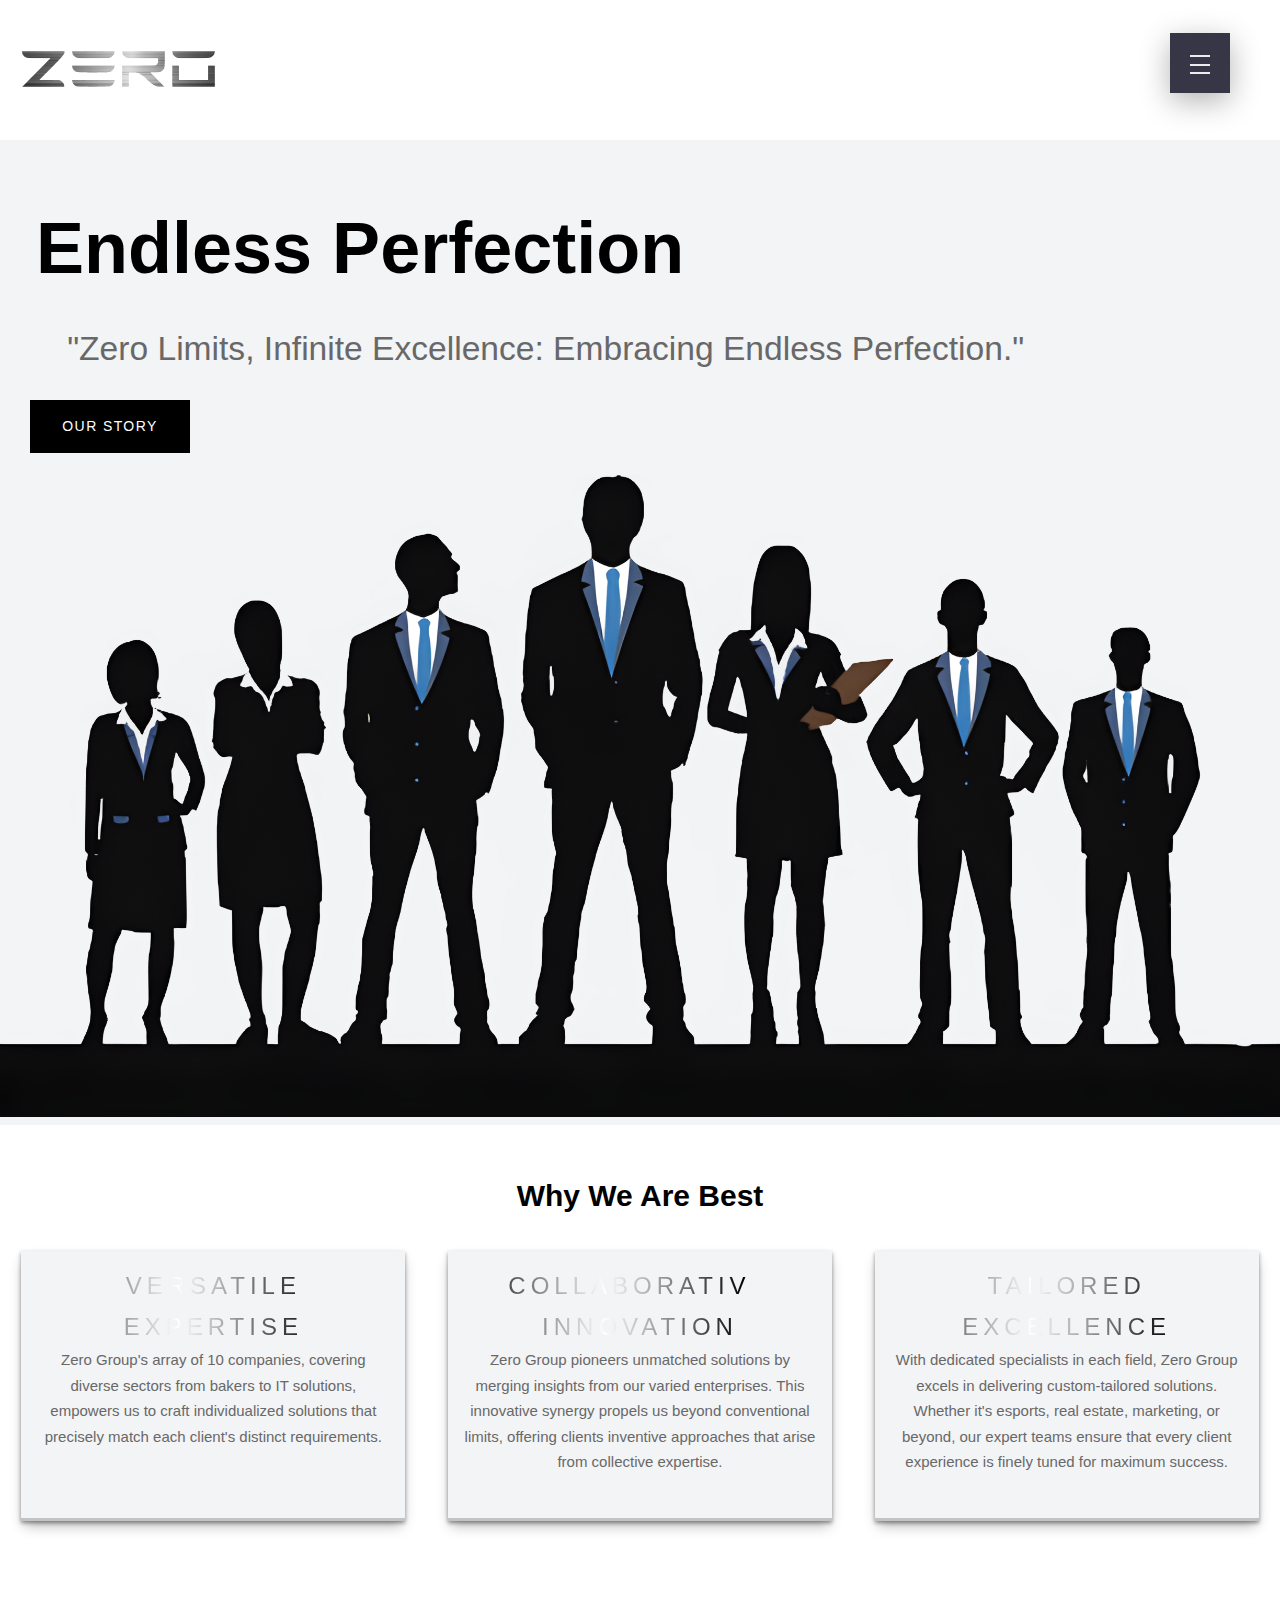
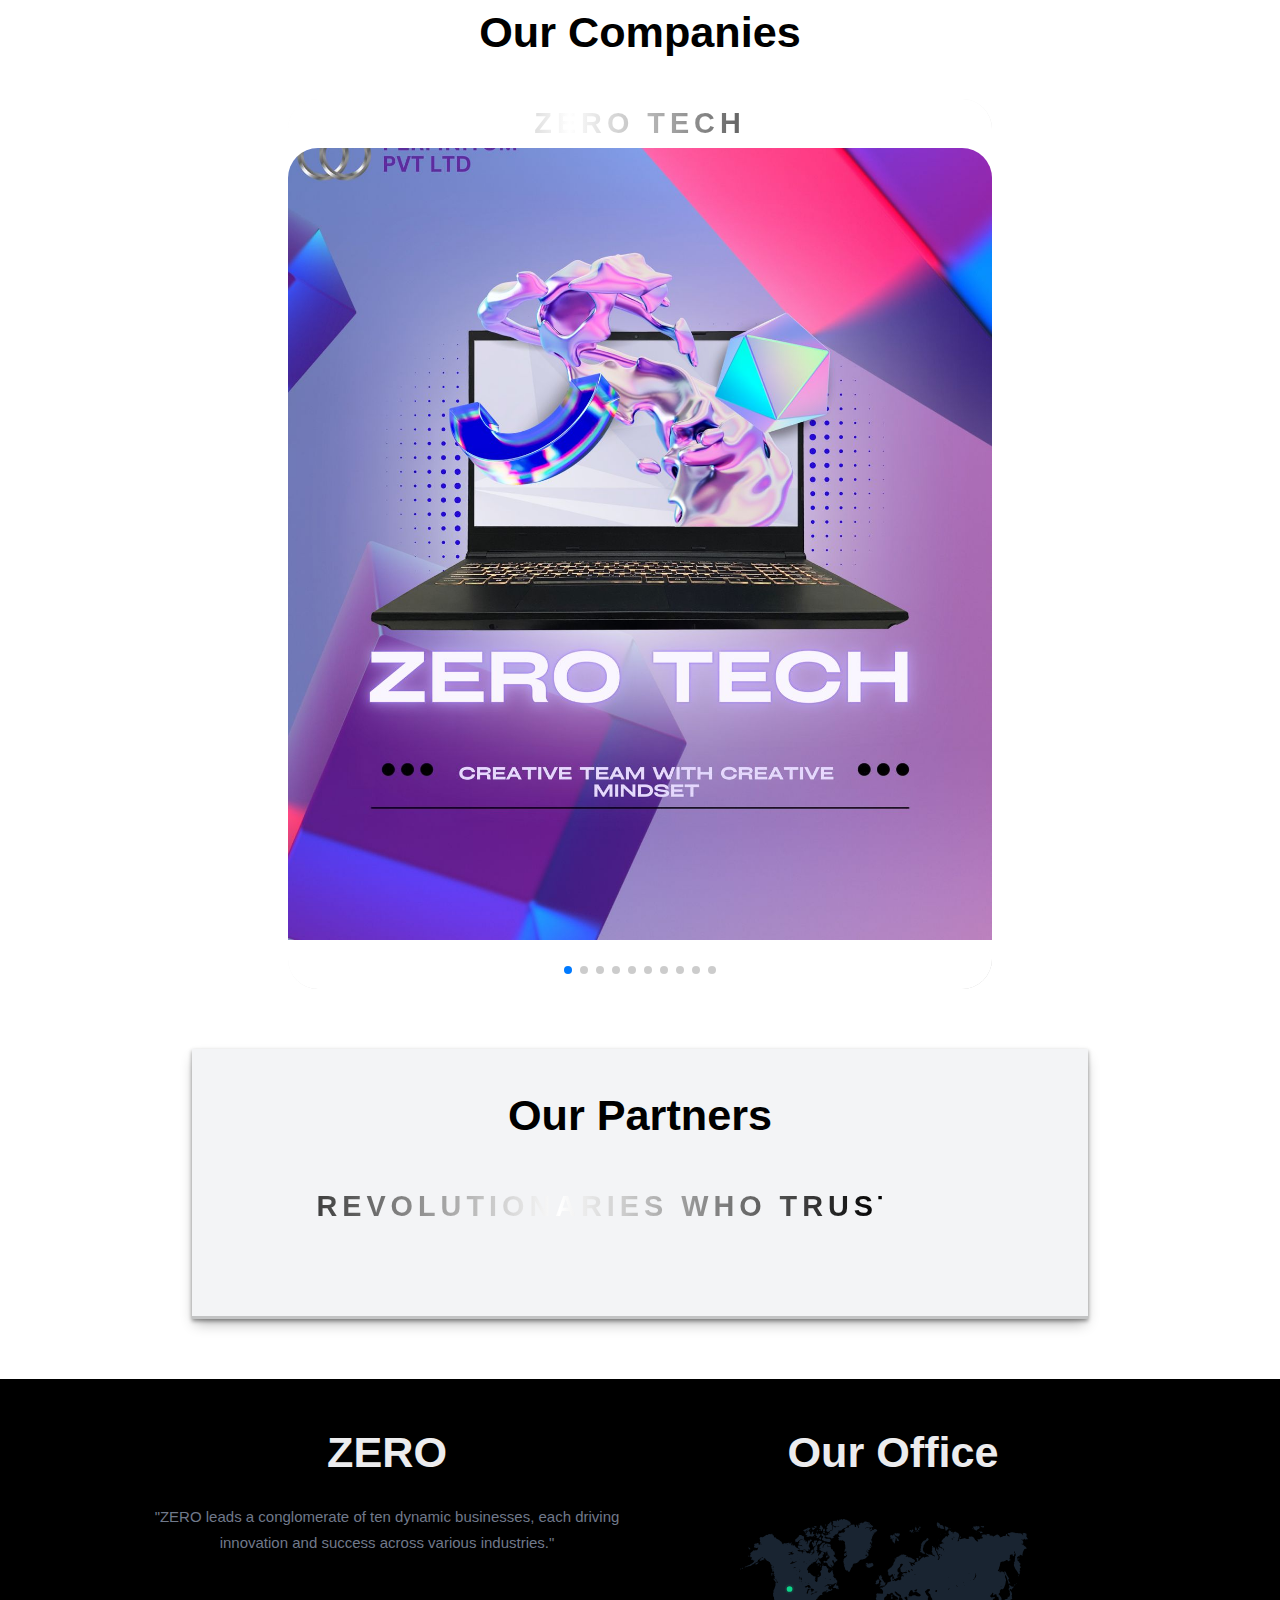
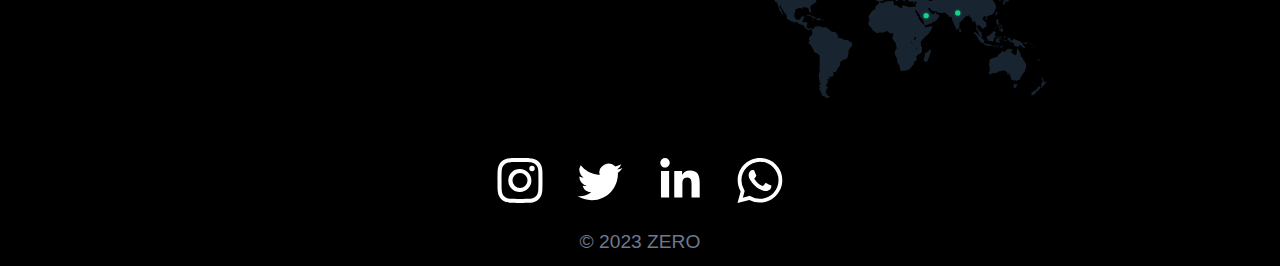
==== ZERO Group/netlify/index.html @ 5f949713 "Files" ====
<!DOCTYPE html>
<html lang="en">
  <head>
    <meta charset="UTF-8" />
    <meta http-equiv="X-UA-Compatible" content="IE=edge" />
    <meta name="viewport" content="width=device-width, initial-scale=1.0" />
    <title>ZERO Group</title>
    <link rel="stylesheet" href="style.css" />
    <link
      rel="stylesheet"
      href="https://cdn.jsdelivr.net/npm/swiper@10/swiper-bundle.min.css"
    />
    <link rel="shortcut icon" href="zero.ico" type="image/x-icon" />
  </head>
  <body onload="stop()">
    <main>
      <div class="load">
        <svg
          class="pl"
          viewBox="0 0 176 160"
          width="176px"
          height="160px"
          xmlns="http://www.w3.org/2000/svg"
        >
          <defs>
            <linearGradient id="pl-grad" x1="0" y1="0" x2="0" y2="1">
              <stop offset="0%" stop-color="hsl(33,90%,55%)" />
              <stop offset="30%" stop-color="hsl(33,90%,55%)" />
              <stop offset="100%" stop-color="hsl(3,90%,55%)" />
            </linearGradient>
          </defs>
          <g fill="none" stroke-width="16" stroke-linecap="round">
            <circle
              class="pl__ring"
              r="56"
              cx="88"
              cy="96"
              stroke="hsla(0,10%,10%,0.1)"
            />
            <path
              class="pl__worm1"
              d="M144,96A56,56,0,0,1,32,96"
              stroke="url(#pl-grad)"
              stroke-dasharray="43.98 307.87"
            />
            <path
              class="pl__worm2"
              d="M32,136V96s-.275-25.725,14-40"
              stroke="hsl(33,90%,55%)"
              stroke-dasharray="0 40 0 44"
              stroke-dashoffset="0.001"
              visibility="hidden"
            />
            <path
              class="pl__worm3"
              d="M144,136V96s.275-25.725-14-40"
              stroke="hsl(33,90%,55%)"
              stroke-dasharray="0 40 0 44"
              stroke-dashoffset="0.001"
              visibility="hidden"
            />
          </g>
        </svg>
      </div>
    </main>

    <header>
      <div class="head">
        <div class="left">
          <div class="img">
            <a href="index.html"> <img src="logo.PNG" alt="" /></a>
          </div>
        </div>
        <div class="right">
          <input
            class="menu-icon"
            type="checkbox"
            id="menu-icon"
            name="menu-icon"
          />
          <label for="menu-icon"></label>
          <nav class="nav">
            <ul class="pt-5">
              <li><a href="index.html">HOME</a></li>
              <li><a href="about.html">ABOUT</a></li>
              <li><a href="career.html">CAREER</a></li>
              <li><a href="contact.html">CONTACT</a></li>
            </ul>
          </nav>
        </div>
      </div>
    </header>
    <article>
      <div class="one">
        <h1>Endless Perfection</h1>
        <p>"Zero Limits, Infinite Excellence: Embracing Endless Perfection."</p>
        <div class="buttons">
          <div class="container">
            <a href="about.html" class="btn effect01"><span>Our Story</span></a>
          </div>
        </div>
      </div>
      <div class="two">
        <div class="img">
          <img src="ppl.png" alt="" />
        </div>
      </div>
    </article>
    <div class="content">
      <h1>Why We Are Best</h1>
      <div id="content">
        <div class="cont">
          <h2>Versatile Expertise</h2>
          <p>
            Zero Group's array of 10 companies, covering diverse sectors from
            bakers to IT solutions, empowers us to craft individualized
            solutions that precisely match each client's distinct requirements.
          </p>
        </div>
        <div class="cont">
          <h2>Collaborative Innovation</h2>
          <p>
            Zero Group pioneers unmatched solutions by merging insights from our
            varied enterprises. This innovative synergy propels us beyond
            conventional limits, offering clients inventive approaches that
            arise from collective expertise.
          </p>
        </div>
        <div class="cont">
          <h2>Tailored Excellence</h2>
          <p>
            With dedicated specialists in each field, Zero Group excels in
            delivering custom-tailored solutions. Whether it's esports, real
            estate, marketing, or beyond, our expert teams ensure that every
            client experience is finely tuned for maximum success.
          </p>
        </div>
      </div>
    </div>

    <section>
      <h1>Our Companies</h1>
      <div class="swiper mySwiper">
        <div class="swiper-wrapper">
          <div class="swiper-slide">
            <h1>ZERO Tech</h1>
            <a href="https://zerotech.netlify.app/"> <img src="it.png" /></a>
          </div>
          <div class="swiper-slide">
            <h1>ZERO Decor</h1>
            <a href="https://zerodecor.netlify.app/">
              <img src="furniture.png"
            /></a>
          </div>
          <div class="swiper-slide">
            <h1>ZERO Bakers</h1>
            <a href="https://zerobaker.netlify.app/">
              <img src="bakers.png"
            /></a>
          </div>
          <div class="swiper-slide">
            <h1>ZERO Overseas</h1>
            <a href="https://zerooverseas.netlify.app/">
              <img src="abroad.png"
            /></a>
          </div>
          <div class="swiper-slide">
            <h1>ZERO Gig</h1>
            <a href="https://zerogig.netlify.app/"> <img src="gig.png" /></a>
          </div>
          <div class="swiper-slide">
            <h1>ZERO Brands</h1>
            <a href="https://zerobrand.netlify.app/">
              <img src="brand.png"
            /></a>
          </div>

          <div class="swiper-slide">
            <h1>ZERO Clone</h1>
            <a href="https://zeroclone.netlify.app/">
              <img src="clone.png"
            /></a>
          </div>

          <div class="swiper-slide">
            <h1>ZERO Estate</h1>
            <a href="https://zeroestate.netlify.app/">
              <img src="estate.png"
            /></a>
          </div>
          <div class="swiper-slide">
            <h1>ZERO Esports</h1>
            <a href="https://zeroesports.netlify.app/">
              <img src="esports.png"
            /></a>
          </div>
          <div class="swiper-slide">
            <h1>ZERO Foundation</h1>
            <a href="https://zerofoundation.netlify.app/">
              <img src="found.png"
            /></a>
          </div>
        </div>
        <div class="swiper-pagination"></div>
      </div>
      <div class="partners">
        <div class="box1">
          <h1>Our Partners</h1>
          <h2>Revolutionaries who trust us</h2>
        </div>
        <div class="box2">
          <img
            alt=""
            src="https://www.pmits.co.uk/portals/0/images/partners/solar-communications-200.png"
          />
          <img
            alt=""
            src="https://www.pmits.co.uk/portals/0/images/partners/cbf-200.png"
          />
          <img
            alt=""
            src="https://www.pmits.co.uk/portals/0/images/partners/gxs-200.png"
          />
          <img
            alt=""
            src="https://www.pmits.co.uk/portals/0/images/partners/jpr-200.png"
          />
          <img
            alt=""
            src="https://www.pmits.co.uk/portals/0/images/partners/talk-internet-200.png"
          />
          <img
            alt=""
            src="https://www.pmits.co.uk/Portals/0/img/opera3_logo.png"
          />
          <img
            alt=""
            src="https://www.pmits.co.uk/Portals/0/pegasus-logo.png"
          />
          <img
            alt=""
            src="https://www.pmits.co.uk/Portals/0/sage business partner.jpg"
          />
        </div>
      </div>
    </section>
    <footer>
      <div class="leftfoot">
        <h1>ZERO</h1>
        <p>
          "ZERO leads a conglomerate of ten dynamic businesses, each driving
          innovation and success across various industries."
        </p>
      </div>
      <div class="rightfoot">
        <h2>Our Office</h2>
        <img src="map.svg" alt="" />
      </div>
    </footer>
    <div class="last">
      <div class="card">
        <a
          class="social-link1"
          href="https://instagram.com/zeroofficials?igshid=MzRlODBiNWFlZA=="
        >
          <svg
            viewBox="0 0 16 16"
            class="bi bi-instagram"
            fill="currentColor"
            height="16"
            width="16"
            xmlns="http://www.w3.org/2000/svg"
            style="color: white"
          >
            <path
              fill="white"
              d="M8 0C5.829 0 5.556.01 4.703.048 3.85.088 3.269.222 2.76.42a3.917 3.917 0 0 0-1.417.923A3.927 3.927 0 0 0 .42 2.76C.222 3.268.087 3.85.048 4.7.01 5.555 0 5.827 0 8.001c0 2.172.01 2.444.048 3.297.04.852.174 1.433.372 1.942.205.526.478.972.923 1.417.444.445.89.719 1.416.923.51.198 1.09.333 1.942.372C5.555 15.99 5.827 16 8 16s2.444-.01 3.298-.048c.851-.04 1.434-.174 1.943-.372a3.916 3.916 0 0 0 1.416-.923c.445-.445.718-.891.923-1.417.197-.509.332-1.09.372-1.942C15.99 10.445 16 10.173 16 8s-.01-2.445-.048-3.299c-.04-.851-.175-1.433-.372-1.941a3.926 3.926 0 0 0-.923-1.417A3.911 3.911 0 0 0 13.24.42c-.51-.198-1.092-.333-1.943-.372C10.443.01 10.172 0 7.998 0h.003zm-.717 1.442h.718c2.136 0 2.389.007 3.232.046.78.035 1.204.166 1.486.275.373.145.64.319.92.599.28.28.453.546.598.92.11.281.24.705.275 1.485.039.843.047 1.096.047 3.231s-.008 2.389-.047 3.232c-.035.78-.166 1.203-.275 1.485a2.47 2.47 0 0 1-.599.919c-.28.28-.546.453-.92.598-.28.11-.704.24-1.485.276-.843.038-1.096.047-3.232.047s-2.39-.009-3.233-.047c-.78-.036-1.203-.166-1.485-.276a2.478 2.478 0 0 1-.92-.598 2.48 2.48 0 0 1-.6-.92c-.109-.281-.24-.705-.275-1.485-.038-.843-.046-1.096-.046-3.233 0-2.136.008-2.388.046-3.231.036-.78.166-1.204.276-1.486.145-.373.319-.64.599-.92.28-.28.546-.453.92-.598.282-.11.705-.24 1.485-.276.738-.034 1.024-.044 2.515-.045v.002zm4.988 1.328a.96.96 0 1 0 0 1.92.96.96 0 0 0 0-1.92zm-4.27 1.122a4.109 4.109 0 1 0 0 8.217 4.109 4.109 0 0 0 0-8.217zm0 1.441a2.667 2.667 0 1 1 0 5.334 2.667 2.667 0 0 1 0-5.334z"
            ></path>
          </svg>
        </a>
        <a class="social-link2" href="https://twitter.com/Zero_officials">
          <svg
            viewBox="0 0 16 16"
            class="bi bi-twitter"
            fill="currentColor"
            height="16"
            width="16"
            xmlns="http://www.w3.org/2000/svg"
            style="color: white"
          >
            <path
              fill="white"
              d="M5.026 15c6.038 0 9.341-5.003 9.341-9.334 0-.14 0-.282-.006-.422A6.685 6.685 0 0 0 16 3.542a6.658 6.658 0 0 1-1.889.518 3.301 3.301 0 0 0 1.447-1.817 6.533 6.533 0 0 1-2.087.793A3.286 3.286 0 0 0 7.875 6.03a9.325 9.325 0 0 1-6.767-3.429 3.289 3.289 0 0 0 1.018 4.382A3.323 3.323 0 0 1 .64 6.575v.045a3.288 3.288 0 0 0 2.632 3.218 3.203 3.203 0 0 1-.865.115 3.23 3.23 0 0 1-.614-.057 3.283 3.283 0 0 0 3.067 2.277A6.588 6.588 0 0 1 .78 13.58a6.32 6.32 0 0 1-.78-.045A9.344 9.344 0 0 0 5.026 15z"
            ></path>
          </svg>
        </a>
        <a class="social-link2">
          <svg
            xmlns="http://www.w3.org/2000/svg"
            height="1em"
            viewBox="0 0 448 512"
            fill="#fff"
          >
            <path
              d="M100.28 448H7.4V148.9h92.88zM53.79 108.1C24.09 108.1 0 83.5 0 53.8a53.79 53.79 0 0 1 107.58 0c0 29.7-24.1 54.3-53.79 54.3zM447.9 448h-92.68V302.4c0-34.7-.7-79.2-48.29-79.2-48.29 0-55.69 37.7-55.69 76.7V448h-92.78V148.9h89.08v40.8h1.3c12.4-23.5 42.69-48.3 87.88-48.3 94 0 111.28 61.9 111.28 142.3V448z"
            ></path>
          </svg>
        </a>
        <a class="social-link4" href="https://wa.link/i1ttwg">
          <svg
            viewBox="0 0 16 16"
            class="bi bi-whatsapp"
            fill="currentColor"
            height="16"
            width="16"
            xmlns="http://www.w3.org/2000/svg"
            style="color: white"
          >
            <path
              fill="white"
              d="M13.601 2.326A7.854 7.854 0 0 0 7.994 0C3.627 0 .068 3.558.064 7.926c0 1.399.366 2.76 1.057 3.965L0 16l4.204-1.102a7.933 7.933 0 0 0 3.79.965h.004c4.368 0 7.926-3.558 7.93-7.93A7.898 7.898 0 0 0 13.6 2.326zM7.994 14.521a6.573 6.573 0 0 1-3.356-.92l-.24-.144-2.494.654.666-2.433-.156-.251a6.56 6.56 0 0 1-1.007-3.505c0-3.626 2.957-6.584 6.591-6.584a6.56 6.56 0 0 1 4.66 1.931 6.557 6.557 0 0 1 1.928 4.66c-.004 3.639-2.961 6.592-6.592 6.592zm3.615-4.934c-.197-.099-1.17-.578-1.353-.646-.182-.065-.315-.099-.445.099-.133.197-.513.646-.627.775-.114.133-.232.148-.43.05-.197-.1-.836-.308-1.592-.985-.59-.525-.985-1.175-1.103-1.372-.114-.198-.011-.304.088-.403.087-.088.197-.232.296-.346.1-.114.133-.198.198-.33.065-.134.034-.248-.015-.347-.05-.099-.445-1.076-.612-1.47-.16-.389-.323-.335-.445-.34-.114-.007-.247-.007-.38-.007a.729.729 0 0 0-.529.247c-.182.198-.691.677-.691 1.654 0 .977.71 1.916.81 2.049.098.133 1.394 2.132 3.383 2.992.47.205.84.326 1.129.418.475.152.904.129 1.246.08.38-.058 1.171-.48 1.338-.943.164-.464.164-.86.114-.943-.049-.084-.182-.133-.38-.232z"
            ></path>
          </svg>
        </a>
      </div>
      <h3>&#169; 2023 ZERO</h3>
    </div>
    <script src="https://cdn.jsdelivr.net/npm/swiper@10/swiper-bundle.min.js"></script>
    <script>
      var swiper = new Swiper(".mySwiper", {
        effect: "coverflow",
        grabCursor: true,
        centeredSlides: true,
        slidesPerView: "auto",
        coverflowEffect: {
          rotate: 50,
          stretch: 0,
          depth: 100,
          modifier: 1,
          slideShadows: true,
        },
        pagination: {
          el: ".swiper-pagination",
        },
      });
    </script>

    <script src="app.js"></script>
  </body>
</html>
---- ZERO Group/netlify/style.css ----
/* loader */
* {
	border: 0;
	box-sizing: border-box;
	margin: 0;
	padding: 0;
}
:root {
	--hue: 223;
	--bg: hsl(var(--hue),10%,90%);
	--fg: hsl(var(--hue),10%,10%);
	--themeTrans: 0.3s;
	font-size: calc(16px + (24 - 16) * (100vw - 320px) / (1280 - 320));
}

main {
	padding: 1.5em 0;
	display: flex;
	height: 100vh;
	justify-content: center;
	align-items: center;
}

.pl {
	width: 11em;
	height: 10em;
}
.pl__ring,
.pl__worm1,
.pl__worm2,
.pl__worm3 {
	animation-duration: 4s;
	animation-iteration-count: infinite;
}
.pl__ring {
	stroke: hsla(var(--hue),10%,10%,0.1);
	transition: stroke var(--themeTrans);
}
.pl__worm1 {
	animation-name: worm1;
}
.pl__worm2 {
	animation-name: worm2;
	transform-origin: 32px 88px;
}
.pl__worm3 {
	animation-name: worm3;
	transform-origin: 144px 88px;
}

/* Dark theme */
@media (prefers-color-scheme: dark) {
	:root {
		--bg: hsl(var(--hue),10%,10%);
		--fg: hsl(var(--hue),10%,90%);
	}
	.pl__ring {
		stroke: hsla(var(--hue),10%,90%,0.1);
	}
}

/* Animations */
@keyframes worm1 {
	from {
		animation-timing-function: ease-out;
		stroke-dashoffset: 43.98;
	}
	12.5% {
		animation-timing-function: ease-in-out;
		stroke-dashoffset: -131.95;
	}
	25% {
		animation-timing-function: ease-in;
		stroke-dashoffset: 0;
	}
	37.5%,
	50% {
		animation-timing-function: ease-out;
		stroke-dashoffset: -175.93;
	}
	62.5% {
		animation-timing-function: ease-in-out;
		stroke-dashoffset: 0;
	}
	75% {
		animation-timing-function: ease-in;
		stroke-dashoffset: -131.95;
	}
	87.5%,
	to {
		stroke-dashoffset: 43.98;
	}
}
@keyframes worm2 {
	from,
	35.5% {
		animation-timing-function: linear;
		stroke-dasharray: 0 40 0 44;
		visibility: hidden;
		transform: translate(0,0) rotate(0);
	}
	37.5% {
		animation-timing-function: ease-out;
		stroke-dasharray: 0 40 44 0;
		visibility: visible;
		transform: translate(0,0) rotate(0);
	}
	47.5% {
		animation-timing-function: ease-in;
		stroke-dasharray: 0 4 40 40;
		visibility: visible;
		transform: translate(0,-80px) rotate(360deg);
	}
	50% {
		animation-timing-function: linear;
		stroke-dasharray: 0 4 40 40;
		visibility: visible;
		transform: translate(0,-36px) rotate(360deg);
	}
	52.5%,
	to {
		stroke-dasharray: 0 42 0 42;
		visibility: hidden;
		transform: translate(0,12px) rotate(360deg);
	}
}
@keyframes worm3 {
	from {
		animation-timing-function: linear;
		stroke-dasharray: 0 4 40 40;
		visibility: visible;
		transform: translate(0,-36px) rotate(0);
	}
	2.5% {
		animation-timing-function: linear;
		stroke-dasharray: 0 42 0 42;
		visibility: hidden;
		transform: translate(0,12px) rotate(0);
	}
	85.5% {
		animation-timing-function: linear;
		stroke-dasharray: 0 40 0 44;
		visibility: hidden;
		transform: translate(0,0) rotate(0);
	}
	87.5% {
		animation-timing-function: ease-out;
		stroke-dasharray: 0 40 44 0;
		visibility: visible;
		transform: translate(0,0) rotate(0);
	}
	97.5% {
		animation-timing-function: ease-in;
		stroke-dasharray: 0 4 40 40;
		visibility: visible;
		transform: translate(0,-80px) rotate(-360deg);
	}
	to {
		stroke-dasharray: 0 4 40 40;
		visibility: visible;
		transform: translate(0,-36px) rotate(-360deg);
	}
}

/* menu */

/* Please ❤ this if you like it! */


@import url('https://fonts.googleapis.com/css2?family=Montserrat:wght@300;400;500;600;700;800;900&display=swap');

body{
	font-family: 'Montserrat', sans-serif;
	font-weight: 300;
	font-size: 15px;
	line-height: 1.7;
	color: #ececee;
  background-position: center;
  background-repeat: repeat;
  background-size: 4%;
  height: 100vh;
  width: 100%;
}
.section-center{
  position: absolute;
  top: 50%;
  left: 0;
  display: block;
  width: 100%;
  padding: 0;
  margin: 0;
  z-index: 6;
  text-align: center;
  transform: translateY(-50%);
}


[type="checkbox"]:checked,
[type="checkbox"]:not(:checked){
  position: absolute;
  left: -9999px;
}
.menu-icon:checked + label,
.menu-icon:not(:checked) + label{
  position: fixed;
  top: 63px;
  right: 75px;
  display: block;
  width: 30px;
  height: 30px;
  padding: 0;
  margin: 0;
  cursor: pointer;
  z-index: 10;
}
.menu-icon:checked + label:before,
.menu-icon:not(:checked) + label:before{
  position: absolute;
  content: '';
  display: block;
  width: 20px;
  height: 15px;
  z-index: 20;
  top: 0;
  left: 0;
  border-top: 2px solid #ececee;
  border-bottom: 2px solid #ececee;
  transition: border-width 100ms 1500ms ease, 
              top 100ms 1600ms cubic-bezier(0.23, 1, 0.32, 1),
              height 100ms 1600ms cubic-bezier(0.23, 1, 0.32, 1), 
              background-color 200ms ease,
              transform 200ms cubic-bezier(0.23, 1, 0.32, 1);
}
.menu-icon:checked + label:after,
.menu-icon:not(:checked) + label:after{
  position: absolute;
  content: '';
  display: block;
  width: 20px;
  height: 2px;
  z-index: 20;
  top: 10px;
  background-color: #ececee;
  margin-top: -1px;
  transition: width 100ms 1750ms ease, 
              right 100ms 1750ms ease,
              margin-top 100ms ease, 
              transform 200ms cubic-bezier(0.23, 1, 0.32, 1);
}
.menu-icon:checked + label:before{
  top: 10px;
  transform: rotate(45deg);
  height: 2px;
  background-color: #ececee;
  border-width: 0;
  transition: border-width 100ms 340ms ease, 
              top 100ms 300ms cubic-bezier(0.23, 1, 0.32, 1),
              height 100ms 300ms cubic-bezier(0.23, 1, 0.32, 1), 
              background-color 200ms 500ms ease,
              transform 200ms 1700ms cubic-bezier(0.23, 1, 0.32, 1);
}
.menu-icon:checked + label:after{
  width: 30px;
  margin-top: 0;
  right: 0;
  transform: rotate(-45deg);
  transition: width 100ms ease,
              right 100ms ease,  
              margin-top 100ms 500ms ease, 
              transform 200ms 1700ms cubic-bezier(0.23, 1, 0.32, 1);
}

.nav{
  position: fixed;
  top: 33px;
  right: 50px;
  display: block;
  width: 60px;
  height: 60px;
  padding: 0;
  margin: 0;
  z-index: 9;
  box-shadow: 0 8px 30px 0 rgba(0,0,0,0.3);
  background-color: #353746;
  animation: border-transform 7s linear infinite;
  transition: top 350ms 1100ms cubic-bezier(0.23, 1, 0.32, 1),  
              right 350ms 1100ms cubic-bezier(0.23, 1, 0.32, 1),
              transform 250ms 1100ms ease,
              width 650ms 400ms cubic-bezier(0.23, 1, 0.32, 1),
              height 650ms 400ms cubic-bezier(0.23, 1, 0.32, 1);
}
@keyframes border-transform{
    0%,100% { border-radius: 63% 37% 54% 46% / 55% 48% 52% 45%; } 
  14% { border-radius: 40% 60% 54% 46% / 49% 60% 40% 51%; } 
  28% { border-radius: 54% 46% 38% 62% / 49% 70% 30% 51%; } 
  42% { border-radius: 61% 39% 55% 45% / 61% 38% 62% 39%; } 
  56% { border-radius: 61% 39% 67% 33% / 70% 50% 50% 30%; } 
  70% { border-radius: 50% 50% 34% 66% / 56% 68% 32% 44%; } 
  84% { border-radius: 46% 54% 50% 50% / 35% 61% 39% 65%; } 
}

.menu-icon:checked ~ .nav {
  animation-play-state: paused;
  top: 50%;
  right: 50%;
  transform: translate(50%, -50%);
  width: 200%;
  height: 200%;
  transition: top 350ms 700ms cubic-bezier(0.23, 1, 0.32, 1),  
              right 350ms 700ms cubic-bezier(0.23, 1, 0.32, 1),
              transform 250ms 700ms ease,
              width 750ms 1000ms cubic-bezier(0.23, 1, 0.32, 1),
              height 750ms 1000ms cubic-bezier(0.23, 1, 0.32, 1);
}

.nav ul{
  position: absolute;
  top: 50%;
  left: 0;
  display: block;
  width: 100%;
  padding: 0;
  margin: 0;
  z-index: 6;
  text-align: center;
  transform: translateY(-50%);
  list-style: none;
}
.nav ul li{
  position: relative;
  display: block;
  width: 100%;
  padding: 0;
  margin: 10px 0;
  text-align: center;
  list-style: none;
  pointer-events: none;
  opacity: 0;
  visibility: hidden;
  transform: translateY(30px);
  transition: all 250ms linear;
}
.nav ul li:nth-child(1){
  transition-delay: 200ms;
}
.nav ul li:nth-child(2){
  transition-delay: 150ms;
}
.nav ul li:nth-child(3){
  transition-delay: 100ms;
}
.nav ul li:nth-child(4){
  transition-delay: 50ms;
}
.nav ul li a{
  font-family: 'Montserrat', sans-serif;
  font-size: 9vh;
  text-transform: uppercase;
  line-height: 1.2;
  font-weight: 800;
  display: inline-block;
  position: relative;
  color: #ececee;
  transition: all 250ms linear;
}
.nav ul li a:hover{
  text-decoration: none;
  color: #ffeba7;
}
.nav ul li a:after{
  display: block;
  position: absolute;
  top: 50%;
  content: '';
  height: 2vh;
  margin-top: -1vh;
  width: 0;
  left: 0;
  background-color: #353746;
  opacity: 0.8;
  transition: width 250ms linear;
}
.nav ul li a:hover:after{
  width: 100%;
}


.menu-icon:checked ~ .nav  ul li {
  pointer-events: auto;
  visibility: visible;
  opacity: 1;
  transform: translateY(0);
  transition: opacity 350ms ease,
              transform 250ms ease;
}
.menu-icon:checked ~ .nav ul li:nth-child(1){
  transition-delay: 1400ms;
}
.menu-icon:checked ~ .nav ul li:nth-child(2){
  transition-delay: 1480ms;
}
.menu-icon:checked ~ .nav ul li:nth-child(3){
  transition-delay: 1560ms;
}
.menu-icon:checked ~ .nav ul li:nth-child(4){
  transition-delay: 1640ms;
}



.logo {
	position: absolute;
	top: 60px;
	left: 50px;
	display: block;
	z-index: 11;
	transition: all 250ms linear;
}
.logo img {
	height: 26px;
	width: auto;
	display: block;
}



@media screen and (max-width: 991px) {
  .menu-icon:checked + label,
  .menu-icon:not(:checked) + label{
    right: 1.8em;
    top: 2.3em;

  }
  .logo {
    left: 30px;
  }
  .nav{
    right: 1em;
	top: 1em;
  }

  .nav ul li a{
    font-size: 8vh;
  }
}
/* button */
.buttons {
	display: flex;
	flex-direction: row;
		flex-wrap: wrap;
	justify-content: left;
	text-align: center;
	width: 100%;
	height: 100%;
	margin: 0 auto;
  /*   padding: 2em 0em; */
  }
  
  .container {
	align-items: left;
	display: flex;
	flex-direction: column;
	justify-content: left;
	text-align: center;
	background-color:transparent;
	width: 40%;
	margin: 1.5em 2em;
  }
  
  
  
  
  
  .btn {
	letter-spacing: 0.1em;
	cursor: pointer;
	font-size: 14px;
	font-weight: 400;
	line-height: 45px;
	max-width: 160px;
	position: relative;
	text-decoration: none;
	text-transform: uppercase;
	width: 100%;
  }
  .btn:hover {
	text-decoration: none;
  }
  
  /*btn_background*/
  .effect01 {
	color: #FFF;
	border: 4px solid #000;
	box-shadow:0px 0px 0px 1px #000 inset;
	background-color: #000;
	position: relative;
	transition: all 0.3s ease-in-out;
  }
  .effect01:hover {
	border: 4px solid #666;
	background-color: #FFF;
	box-shadow:0px 0px 0px 4px #EEE inset;
  }
  
  /*btn_text*/
  .effect01 span {
	transition: all 0.2s ease-out;
	z-index: 2;
  }
  .effect01:hover span{
	letter-spacing: 0.13em;
	color: #333;
  }
  
  /*highlight*/
  /* .effect01:after {
	background: #FFF;
	border: 0px solid #000;
	content: "";
	height: 155px;
	left: -75px;
	opacity: .8;
	position: absolute;
	top: -50px;
	-webkit-transform: rotate(35deg);
			transform: rotate(35deg);
	width: 50px;
	transition: all 1s cubic-bezier(0.075, 0.82, 0.165, 1);/*easeOutCirc*/
	/* z-index: 1;
  } */ */
  .effect01:hover:after {
	background: #FFF;
	border: 20px solid #000;
	opacity: 0;
	left: 120%;
	-webkit-transform: rotate(40deg);
			transform: rotate(40deg);
  }


  /* article */
.head{
	display: flex;
	flex-direction: row;
flex-wrap: wrap;
justify-content: space-between;
align-items: center;
padding: .3em .8em;
position: absolute;
top: .1em;
}
.left{
	width: 50%;
}
.left .img{
	width: 70%;
}
.left .img img{
	width: 100%;
}

.right{
	width: 50%;
}

.head{
	position: relative;
}
article{
	background-color: #F3F4F6;
	margin-top: 2em;
}
.one h1{
color: black;
font-size: 3rem;
line-height: 1em;
padding: 1em .5em .5em .5em;
}
.one p{
	color: #686868;
	padding-left: 2em;
	font-size: 1rem;
	padding-right: .5em;

}
.two .img{
	width: 100%;
}
.two .img img{
	width: 100%;
}

body a{
	text-decoration: none;
}
.content,section{
	margin-top: 3em;
}
.content h1,section h1{
	color:#000;
	text-align: center;
}
.cont{
	width: 85%;
	margin: 2em auto;
	padding: 1em 2em;
	background: #F3F4F6;
	box-shadow: rgba(0, 0, 0, 0.4) 0px 2px 4px, rgba(0, 0, 0, 0.3) 0px 7px 13px -3px, rgba(0, 0, 0, 0.2) 0px -3px 0px inset;
	position: relative;
}
.cont h2{
	color:#000;
font-size: 1.2rem;
text-align: center;

}
.cont p{
	color: #686868;
	text-align: center;
}
section h1{
	font-size: 1.8rem;
}
  .swiper {
	width: 85%;
	margin: 2em auto;
	border-radius: 30px;

  }

  .swiper-slide {
	background-position: center;
	background-size: cover;
	width: 100%;
	text-align: center;
	border-radius: 30px;
	box-shadow: 15px 15px 30px #bebebe,
			   -15px -15px 30px #ffffff;
  }

  .swiper-slide img {
	display: block;
	width: 100%;
	border-radius: 30px;

  }
  
  .swiper-slide h1,.box1 h2{
	font-weight: 700;
  text-align: center;
  font-size: 1.2rem;
  font-family: Hack, sans-serif;
  text-transform: uppercase;
  background: linear-gradient(90deg, #000, #fff, #000);
  letter-spacing: 5px;
  -webkit-background-clip: text;
  background-clip: text;
  -webkit-text-fill-color: transparent;
  background-repeat: no-repeat;
  background-size: 80%;
  animation: shine 5s linear infinite;
  position: relative;
}

@keyframes shine {
  0% {
    background-position-x: -500%;
  }
  100% {
    background-position-x: 500%;
  }
}

.partners{
	width: 90%;
	text-align: center;
	background: #F3F4F6;
	box-shadow: rgba(0, 0, 0, 0.4) 0px 2px 4px, rgba(0, 0, 0, 0.3) 0px 7px 13px -3px, rgba(0, 0, 0, 0.2) 0px -3px 0px inset;
	margin: 4em auto;
	padding: 2em 0;
}
.box1{
	width: 90%;
	margin: 0 auto;
}
.box2{
	width: 90%;
	margin: 0 auto;
	display: flex;
	justify-content: space-evenly;
	align-items: center;
	flex-wrap: wrap;
}
.box2 img{
	width: 25%;
	padding: .5em;
	filter: grayscale(100%);
  transition: all 0.3s;
}
.box2 img:hover{
	filter: none;
}
.box1 h2{
	padding: 1em 0;
}
footer{
	width: 100%;
	background-color: #000;
	padding: 1em .5em;
	text-align: center;
}
footer h1{
padding: .5em 0 0 0;
font-size: 1.8rem;


}
footer p{
	padding: 1em  0;
	color: #70798B;
}
footer h2{
	padding: .5em 0;
	font-size: 1.8rem;
}
footer img{
	padding: .5em 0;
}
.card {
	display: flex;
	margin: 1.5em auto;
	width: 80%;
	height: 5vh;
  }
  
  .card svg {
	position: absolute;
	display: flex;
	width: 60%;
	height: 100%;
	font-size: 24px;
	font-weight: 700;
	opacity: 1;
	transition: opacity 0.25s;
	z-index: 2;
	cursor: pointer;
  }
  
  .card .social-link1,.card .social-link2,.card .social-link3,.card .social-link4 {
	position: relative;
	display: flex;
	align-items: center;
	justify-content: center;
	width: 25%;
	color: whitesmoke;
	font-size: 24px;
	text-decoration: none;
	transition: 0.25s;
	border-radius: 50px;
  }
  
  .card svg {
	transform: scale(1);
  }
  
  .card .social-link1:hover {
	background: #f09433;
	background: -moz-linear-gradient(45deg, #f09433 0%, #e6683c 25%, #dc2743 50%, #cc2366 75%, #bc1888 100%);
	background: -webkit-linear-gradient(45deg, #f09433 0%,#e6683c 25%,#dc2743 50%,#cc2366 75%,#bc1888 100%);
	background: linear-gradient(45deg, #f09433 0%,#e6683c 25%,#dc2743 50%,#cc2366 75%,#bc1888 100%);
	filter: progid:DXImageTransform.Microsoft.gradient( startColorstr='#f09433', endColorstr='#bc1888',GradientType=1 );
	animation: bounce_613 0.4s linear;
  }
  
  .card .social-link2:hover {
	background-color: #00ccff;
	animation: bounce_613 0.4s linear;
  }
  
  .card .social-link3:hover {
	background-color: #5865f2;
	animation: bounce_613 0.4s linear;
  }
  
  .card .social-link4:hover {
	background-color: #12a50b;
	animation: bounce_613 0.4s linear;
  }
  
  @keyframes bounce_613 {
	40% {
	  transform: scale(1.4);
	}
  
	60% {
	  transform: scale(0.8);
	}
  
	80% {
	  transform: scale(1.2);
	}
  
	100% {
	  transform: scale(1);
	}
  }
  .last{
	background-color: #000;
	text-align: center;
	padding: .5em 0;
  }
  .last h3{
	color: #70798B;
	font-weight: 400;
	font-size: .8rem;
  }
  .cont h2{
	font-weight: 400;
	  text-align: center;
	  font-size: .8rem;
	  font-family: Hack, sans-serif;
	  text-transform: uppercase;
	  background: linear-gradient(90deg, #000, #fff, #000);
	  letter-spacing: 5px;
	  -webkit-background-clip: text;
	  background-clip: text;
	  -webkit-text-fill-color: transparent;
	  background-repeat: no-repeat;
	  background-size: 80%;
	  animation: shine 10s linear infinite;
	  position: relative;
	}
@media screen and (min-width:800px) {
.left .img{
	width: 40%;
}
.cont{
	width: 55%;
}
.swiper{
	width: 65%;
}
.partners{
	width: 80%;
}
footer{
	display: flex;
	justify-content: space-evenly;
align-items: baseline;

}
.leftfoot{
	width: 40%;
}
.rightfoot{
	width: 60%;
}
.card{
	width: 50%;
}
}

@media screen and (min-width:1000px){
	.menu-icon:checked + label, .menu-icon:not(:checked) + label {
		top: 55px;
		right: 60px;
	}
	.left .img{
		width: 35%;
	}
	article{
		margin-top: 0;
	}
	.one p{
		font-size: 1.4rem;
	}
	#content{
		display: flex;
		align-items: center;
		justify-content: space-evenly;
	}
	.cont{
		width: 30%;
		padding: 1em ;
		height: 45vh;
		transition: all 1000ms ease;
	}
	.cont h2{
		font-size: 1rem;
	}
	.swiper{
		width: 55%;
	}
	.partners{
		width: 70%;
	}
	.card{
		width: 25%;
	}
	footer{
		justify-content: center;
	}
	.leftfoot,.rightfoot{
		width: 40%;
	}
	.cont:hover{
		border: .1em solid #000;
	}
}
@media screen and (min-width:1200px){
	.cont{
	height: 30vh;
	}
}
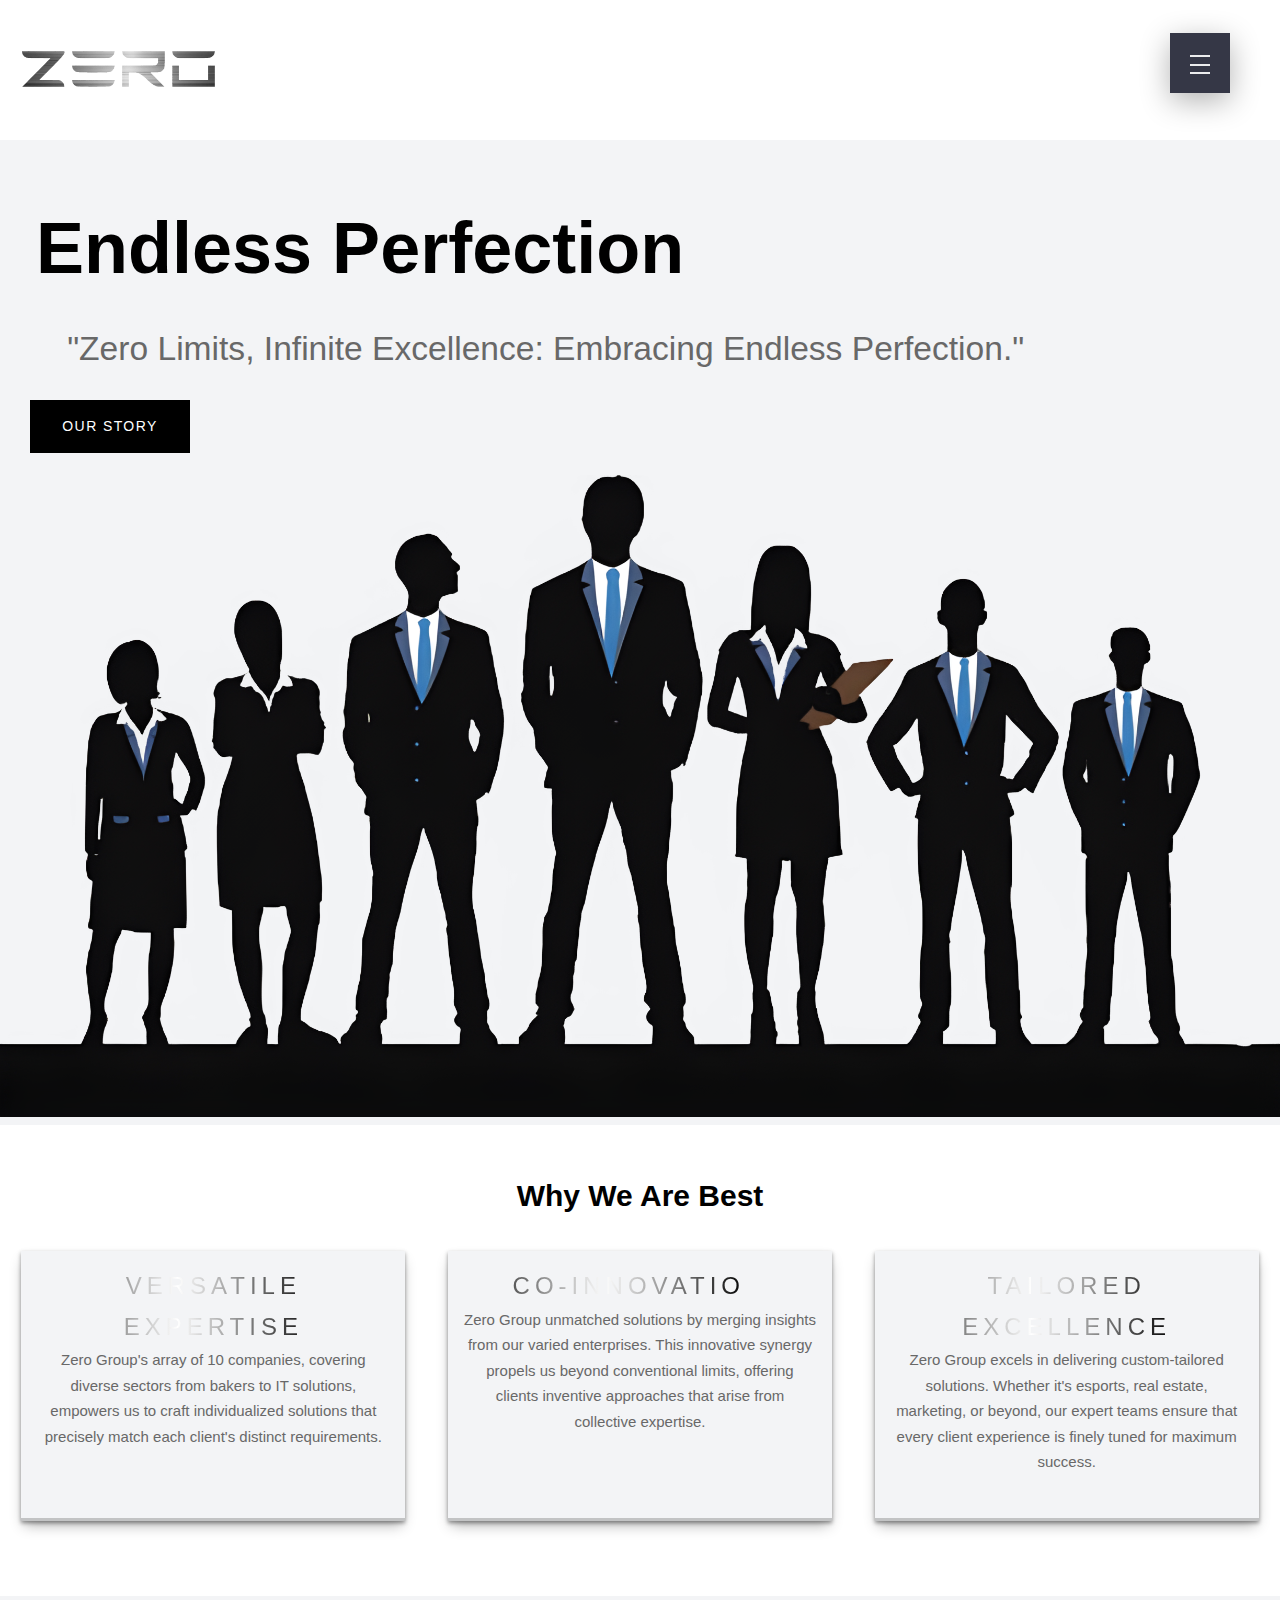
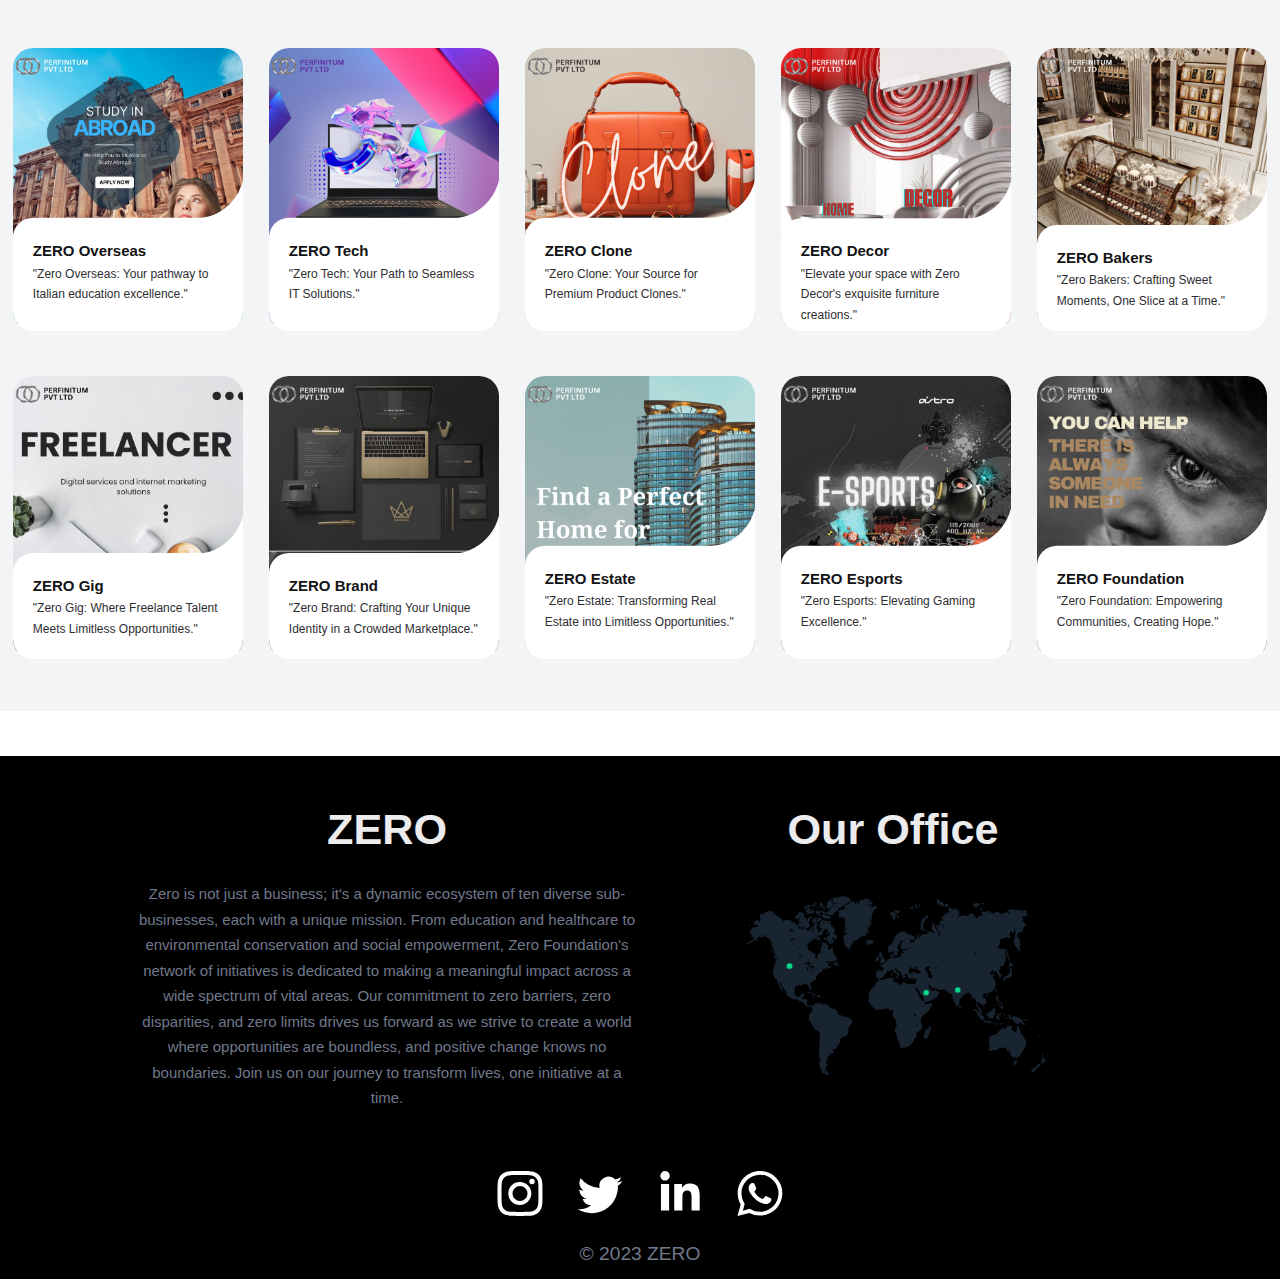
==== commit d942f9a5: "Add files via upload" ====
--- a/ZERO Group/netlify/index.html
+++ b/ZERO Group/netlify/index.html
@@ -118,33 +118,230 @@
           </p>
         </div>
         <div class="cont">
-          <h2>Collaborative Innovation</h2>
+          <h2 id="mob">Collaborative Innovation</h2>
+          <h2 id="desktop">Co-innovation</h2>
           <p>
-            Zero Group pioneers unmatched solutions by merging insights from our
-            varied enterprises. This innovative synergy propels us beyond
-            conventional limits, offering clients inventive approaches that
-            arise from collective expertise.
+            Zero Group unmatched solutions by merging insights from our varied
+            enterprises. This innovative synergy propels us beyond conventional
+            limits, offering clients inventive approaches that arise from
+            collective expertise.
           </p>
         </div>
         <div class="cont">
           <h2>Tailored Excellence</h2>
           <p>
-            With dedicated specialists in each field, Zero Group excels in
-            delivering custom-tailored solutions. Whether it's esports, real
-            estate, marketing, or beyond, our expert teams ensure that every
-            client experience is finely tuned for maximum success.
+            Zero Group excels in delivering custom-tailored solutions. Whether
+            it's esports, real estate, marketing, or beyond, our expert teams
+            ensure that every client experience is finely tuned for maximum
+            success.
           </p>
         </div>
       </div>
     </div>
-
+    <article class="air">
+      <div class="carding">
+        <a href="https://zerooverseas.com/">
+          <div class="temporary_text"><img src="abroad.png" alt="" /></div>
+          <div class="card_content">
+            <span class="card_title">ZERO Overseas</span>
+            <span class="card_subtitle"
+              >"Zero Overseas: Your pathway to Italian education
+              excellence."</span
+            >
+            <p class="card_description">
+              "Zero Overseas is your trusted education consultant, specializing
+              in facilitating seamless study opportunities in Italy. With our
+              expert guidance, you can unlock a world-class education experience
+              in one of Europe's most culturally rich and academically renowned
+              destinations."
+            </p>
+          </div>
+        </a>
+      </div>
+      <div class="carding">
+        <a href="https://zerotech.netlify.app/"
+          ><div class="temporary_text"><img src="it.png" alt="" /></div>
+          <div class="card_content">
+            <span class="card_title">ZERO Tech</span>
+            <span class="card_subtitle"
+              >"Zero Tech: Your Path to Seamless IT Solutions."</span
+            >
+            <p class="card_description">
+              "Zero Tech is your trusted partner for cutting-edge IT solutions.
+              We specialize in delivering tailored technology solutions that
+              empower your business to thrive in the digital age. With our
+              expertise and commitment to innovation, we're here to drive your
+              success through IT infrastructure."
+            </p>
+          </div>
+        </a>
+      </div>
+      <div class="carding">
+        <a href="https://zeroclone.netlify.app/"
+          ><div class="temporary_text"><img src="clone.png" alt="" /></div>
+          <div class="card_content">
+            <span class="card_title">ZERO Clone</span>
+            <span class="card_subtitle"
+              >"Zero Clone: Your Source for Premium Product Clones."</span
+            >
+            <p class="card_description">
+              "Zero Clone specializes in crafting high-quality product clones
+              that capture the essence of your favorite items. From gadgets to
+              fashion, our meticulous attention to detail ensures you get the
+              closest experience to the real thing. Elevate your lifestyle with
+              Zero Clone's premium replicas today!"
+            </p>
+          </div>
+        </a>
+      </div>
+      <div class="carding">
+        <a href="https://zerodecor.netlify.app/"
+          ><div class="temporary_text"><img src="furniture.png" alt="" /></div>
+          <div class="card_content">
+            <span class="card_title">ZERO Decor</span>
+            <span class="card_subtitle"
+              >"Elevate your space with Zero Decor's exquisite furniture
+              creations."</span
+            >
+            <p class="card_description">
+              "Zero Decor transforms your living spaces with a curated
+              collection of elegant and contemporary furniture. Discover the
+              perfect blend of style, comfort, meticulously crafted to enhance
+              your home. Elevate your interior design with Zero Decor's
+              exquisite furniture solutions."
+            </p>
+          </div>
+        </a>
+      </div>
+      <div class="carding">
+        <a href="https://zerobaker.netlify.app/"
+          ><div class="temporary_text"><img src="bakers.png" alt="" /></div>
+          <div class="card_content">
+            <span class="card_title">ZERO Bakers</span>
+            <span class="card_subtitle"
+              >"Zero Bakers: Crafting Sweet Moments, One Slice at a Time."</span
+            >
+            <p class="card_description">
+              "Zero Bakers is your delectable destination for handcrafted cakes
+              that redefine indulgence. Our artisanal creations blend the finest
+              ingredients with a dash of creativity, delivering cakes that not
+              only taste divine but also look like edible works of art."
+            </p>
+          </div>
+        </a>
+      </div>
+      <div class="carding">
+        <a href="https://zerogig.netlify.app/"
+          ><div class="temporary_text"><img src="gig.png" alt="" /></div>
+          <div class="card_content">
+            <span class="card_title">ZERO Gig</span>
+            <span class="card_subtitle"
+              >"Zero Gig: Where Freelance Talent Meets Limitless
+              Opportunities."</span
+            >
+            <p class="card_description">
+              "Zero Gig is your gateway to a world of freelance talent and
+              limitless opportunities. We connect skilled freelancers with
+              businesses seeking top-notch services and innovation. Join our
+              platform to tap into a global network of talent and take your
+              projects to new heights."
+            </p>
+          </div>
+        </a>
+      </div>
+      <div class="carding">
+        <a href="https://zerobrand.netlify.app/"
+          ><div class="temporary_text"><img src="brand.png" alt="" /></div>
+          <div class="card_content">
+            <span class="card_title">ZERO Brand</span>
+            <span class="card_subtitle"
+              >"Zero Brand: Crafting Your Unique Identity in a Crowded
+              Marketplace."</span
+            >
+            <p class="card_description">
+              "Zero Brand specializes in creating distinctive brand identities
+              that stand out in today's competitive landscape. With a creative
+              blend of strategy, design, and storytelling, we transform your
+              vision into a compelling brand that resonates with your audience."
+            </p>
+          </div>
+        </a>
+      </div>
+      <div class="carding">
+        <a href="https://zeroestate.netlify.app/"
+          ><div class="temporary_text"><img src="estate.png" alt="" /></div>
+          <div class="card_content">
+            <span class="card_title">ZERO Estate</span>
+            <span class="card_subtitle"
+              >"Zero Estate: Transforming Real Estate into Limitless
+              Opportunities."</span
+            >
+            <p class="card_description">
+              "Zero Estate redefines real estate with innovation and
+              sustainability at its core. Our mission is to create eco-friendly,
+              cutting-edge properties while delivering exceptional value to our
+              clients. Experience a new era of real estate where zero
+              compromises lead to endless possibilities."
+            </p>
+          </div>
+        </a>
+      </div>
+      <div class="carding">
+        <a href="https://zeroesports.netlify.app/"
+          ><div class="temporary_text"><img src="esports.png" alt="" /></div>
+          <div class="card_content">
+            <span class="card_title">ZERO Esports</span>
+            <span class="card_subtitle"
+              >"Zero Esports: Elevating Gaming Excellence."</span
+            >
+            <p class="card_description">
+              "Zero Esports is your gateway to the world of competitive gaming.
+              We specialize in organizing and hosting esports tournaments,
+              providing a platform for gamers to showcase their skills and
+              passion. Join us in the pursuit of excellence in the
+              ever-expanding realm of esports."
+            </p>
+          </div>
+        </a>
+      </div>
+      <div class="carding">
+        <a href="https://zerofoundation.netlify.app/"
+          ><div class="temporary_text"><img src="found.png" alt="" /></div>
+          <div class="card_content">
+            <span class="card_title">ZERO Foundation</span>
+            <span class="card_subtitle"
+              >"Zero Foundation: Empowering Communities, Creating Hope."</span
+            >
+            <p class="card_description">
+              Zero Foundation is a dedicated NGO committed to driving positive
+              change and social impact. Our mission revolves around building
+              strong foundations for underserved communities, providing
+              essential resources. Together, we're shaping a brighter future
+              with zero barriers to opportunity.
+            </p>
+          </div>
+        </a>
+      </div>
+    </article>
     <section>
       <h1>Our Companies</h1>
       <div class="swiper mySwiper">
         <div class="swiper-wrapper">
           <div class="swiper-slide">
+            <h1>ZERO Overseas</h1>
+            <a href="https://zerooverseas.netlify.app/">
+              <img src="abroad.png"
+            /></a>
+          </div>
+          <div class="swiper-slide">
             <h1>ZERO Tech</h1>
             <a href="https://zerotech.netlify.app/"> <img src="it.png" /></a>
+          </div>
+          <div class="swiper-slide">
+            <h1>ZERO Clone</h1>
+            <a href="https://zeroclone.netlify.app/">
+              <img src="clone.png"
+            /></a>
           </div>
           <div class="swiper-slide">
             <h1>ZERO Decor</h1>
@@ -158,12 +355,7 @@
               <img src="bakers.png"
             /></a>
           </div>
-          <div class="swiper-slide">
-            <h1>ZERO Overseas</h1>
-            <a href="https://zerooverseas.netlify.app/">
-              <img src="abroad.png"
-            /></a>
-          </div>
+
           <div class="swiper-slide">
             <h1>ZERO Gig</h1>
             <a href="https://zerogig.netlify.app/"> <img src="gig.png" /></a>
@@ -172,13 +364,6 @@
             <h1>ZERO Brands</h1>
             <a href="https://zerobrand.netlify.app/">
               <img src="brand.png"
-            /></a>
-          </div>
-
-          <div class="swiper-slide">
-            <h1>ZERO Clone</h1>
-            <a href="https://zeroclone.netlify.app/">
-              <img src="clone.png"
             /></a>
           </div>
 
@@ -247,9 +432,20 @@
     <footer>
       <div class="leftfoot">
         <h1>ZERO</h1>
-        <p>
+        <p class="footermob">
           "ZERO leads a conglomerate of ten dynamic businesses, each driving
           innovation and success across various industries."
+        </p>
+        <p class="footerdesk">
+          Zero is not just a business; it's a dynamic ecosystem of ten diverse
+          sub-businesses, each with a unique mission. From education and
+          healthcare to environmental conservation and social empowerment, Zero
+          Foundation's network of initiatives is dedicated to making a
+          meaningful impact across a wide spectrum of vital areas. Our
+          commitment to zero barriers, zero disparities, and zero limits drives
+          us forward as we strive to create a world where opportunities are
+          boundless, and positive change knows no boundaries. Join us on our
+          journey to transform lives, one initiative at a time.
         </p>
       </div>
       <div class="rightfoot">
@@ -294,7 +490,10 @@
             ></path>
           </svg>
         </a>
-        <a class="social-link2">
+        <a
+          class="social-link2"
+          href="https://www.linkedin.com/company/perfinitum-innovations-pvt-ltd/"
+        >
           <svg
             xmlns="http://www.w3.org/2000/svg"
             height="1em"
--- a/ZERO Group/netlify/style.css
+++ b/ZERO Group/netlify/style.css
@@ -911,4 +911,137 @@
 	.cont{
 	height: 30vh;
 	}
+}
+#desktop{
+	display: none;
+}
+@media screen and (min-width:1200px){
+	#desktop{
+		display: block;
+	}
+	#mob{
+		display: none;
+	}
+	
+}
+.air{
+	display: none;
+}
+@media screen and (min-width:1400px){
+	.cont {
+		height: 22vh;
+	}
+}
+.footerdesk{
+	display: none;
+}
+@media screen and (min-width:1000px){
+	section{
+		display: none;
+	}
+	.footerdesk{
+		display: block;
+	}
+	.footermob{
+		display: none;
+	}
+.air{
+	margin: 3em 0;
+	padding: 2em 0;
+	display: flex;
+	justify-content: space-around;
+	align-items: center;
+	flex-wrap: wrap;
+		}
+		.air a{
+			color: #2e2d31;
+		}
+.carding {
+	position: relative;
+	width: 18%;
+	color: #2e2d31;
+	background: white;
+	overflow: hidden;
+	border-radius: 20px;
+	margin: 1.5em 0;
+  }
+  .temporary_text{
+	width: 100%;
+	object-fit: contain;
+  }
+  .temporary_text img{
+	width: 100%;
+	object-fit: cover;
+  }
+  .card_title {
+	font-weight: bold;
+  }
+  
+  .card_content {
+	position: absolute;
+	left: 0;
+	bottom: 0;
+	  /* edit the width to fit card */
+	width: 100%;
+	padding: 20px;
+	background: white;
+	border-top-left-radius: 20px;
+	  /* edit here to change the height of the content box */
+	transform: translateY(70%);
+	transition: transform .25s;
+  }
+  
+  .card_content::before {
+	content: '';
+	position: absolute;
+	top: -47px;
+	right: -45px;
+	width: 100px;
+	height: 100px;
+	transform: rotate(-175deg);
+	border-radius: 50%;
+	box-shadow: inset 48px 48px white;
+  }
+  
+  .card_title {
+	color: #131313;
+	line-height: 15px;
+  }
+  
+  .card_subtitle {
+	display: block;
+	font-size: 12px;
+	margin-bottom: 10px;
+  }
+  
+  .card_description {
+	font-size: 14px;
+	opacity: 0;
+	transition: opacity .5s;
+  }
+  
+  .carding:hover .card_content {
+	transform: translateY(0);
+  }
+  
+  .carding:hover .card_description {
+	opacity: 1;
+	transition-delay: .25s;
+  }
+  
+  
+  
+  
+  
+  
+  
+  
+  
+  
+  
+  
+  
+  
+  
+  
 }